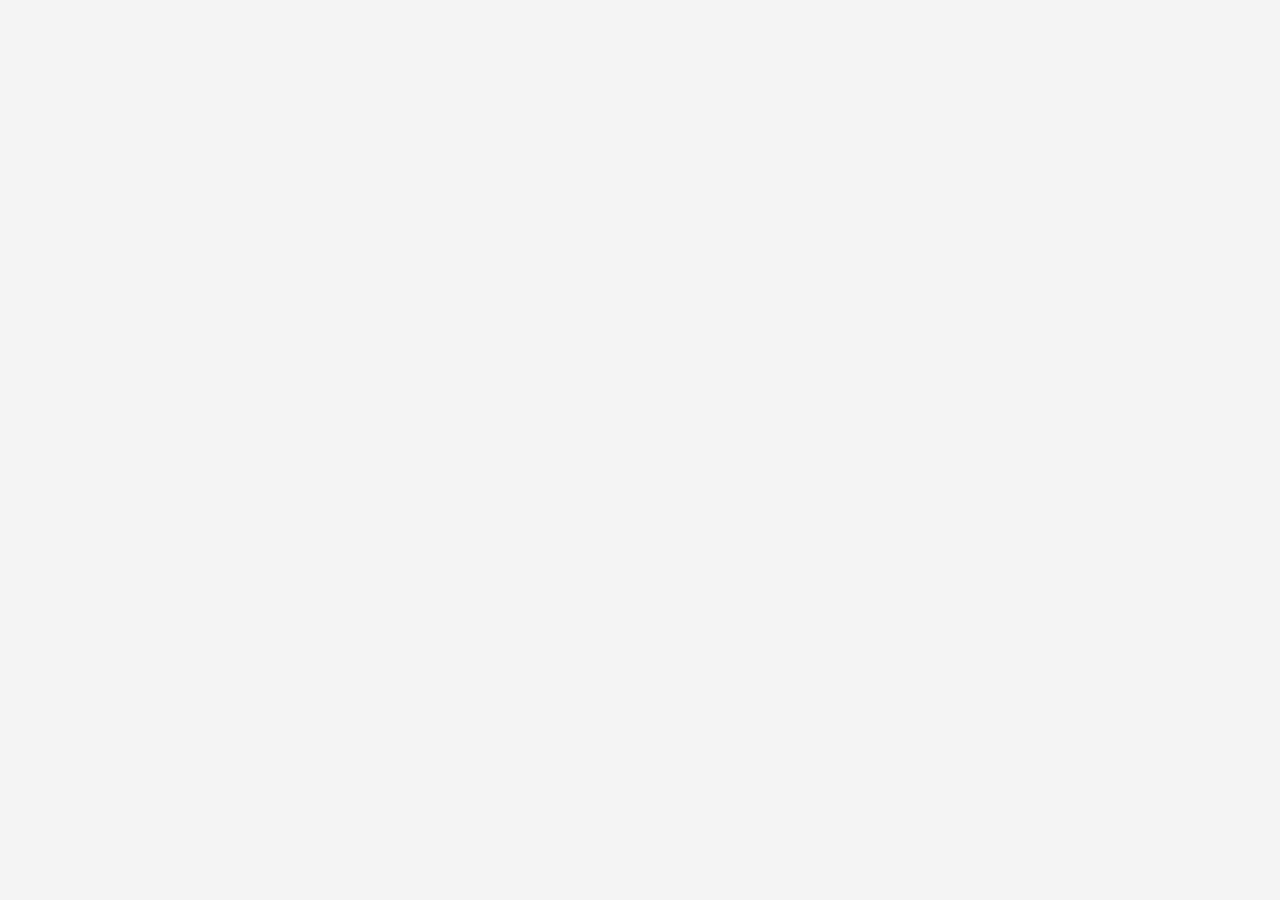
==== kontakt.html @ 01c5bfaf "Påbörjat skal utifrån mobile först wireframen med html och css." ====
<!DOCTYPE html>
<html lang="sv">

<head>
    <meta charset="UTF-8">
    <meta name="viewport" content="width=device-width, initial-scale=1.0">
    <title>Kontaktsida</title>
    <link rel="stylesheet" href="css/style.css">
</head>

<body>

</body>

</html>
---- css/style.css ----
/*RESET*/

* {
    margin: 0;
    padding: 0;
    box-sizing: border-box;
}

body {
    font-family: "inter", sans-serif;
    background: #f4f4f4;
    color: #222;
}

/*HEADER*/
header {
    height: 72px;
    display: flex;
    justify-content: space-between;
    align-items: center;
    padding: 0 1.2rem;
    border-bottom: 1px solid #ddd;
}

.logo {
    display: flex;
    align-items: center;
    gap: 0.7rem;
}

.logo h1 {
    font-size: 1.7rem;
}

.header-icons {
    display: flex;
    gap: 1rem;
}

.header-icons button {
    border: none;
    background: transparent;
    font-size: 1.5rem;
    cursor: pointer;
}

/*HERO*/

.btn {
    display: block;
    text-align: center;
    text-decoration: none;
    font-weight: 600;
    border-radius: 10px;
    padding: 1.5rem;
    color: white;
    background: #111;
}

.hero {
    padding: 2rem 1.2rem;
}

.hero h2 {
    font-size: 2rem;
    line-height: 1.1;
    margin-bottom: 1rem;
}

.hero p {
    color: #666;
    margin-bottom: 1.5rem;
}













/*FOOTER*/
footer {
    background: #111;
    color: white;
    padding: 2rem 1.2rem;
}

footer hr {
    margin: 2rem 0;
    border: none;
    border-top: 1px solid #333;
}

footer h2 {
    margin-bottom: 1rem;
}

footer p {
    color: #b5b5b5;
    line-height: 1.7;
}
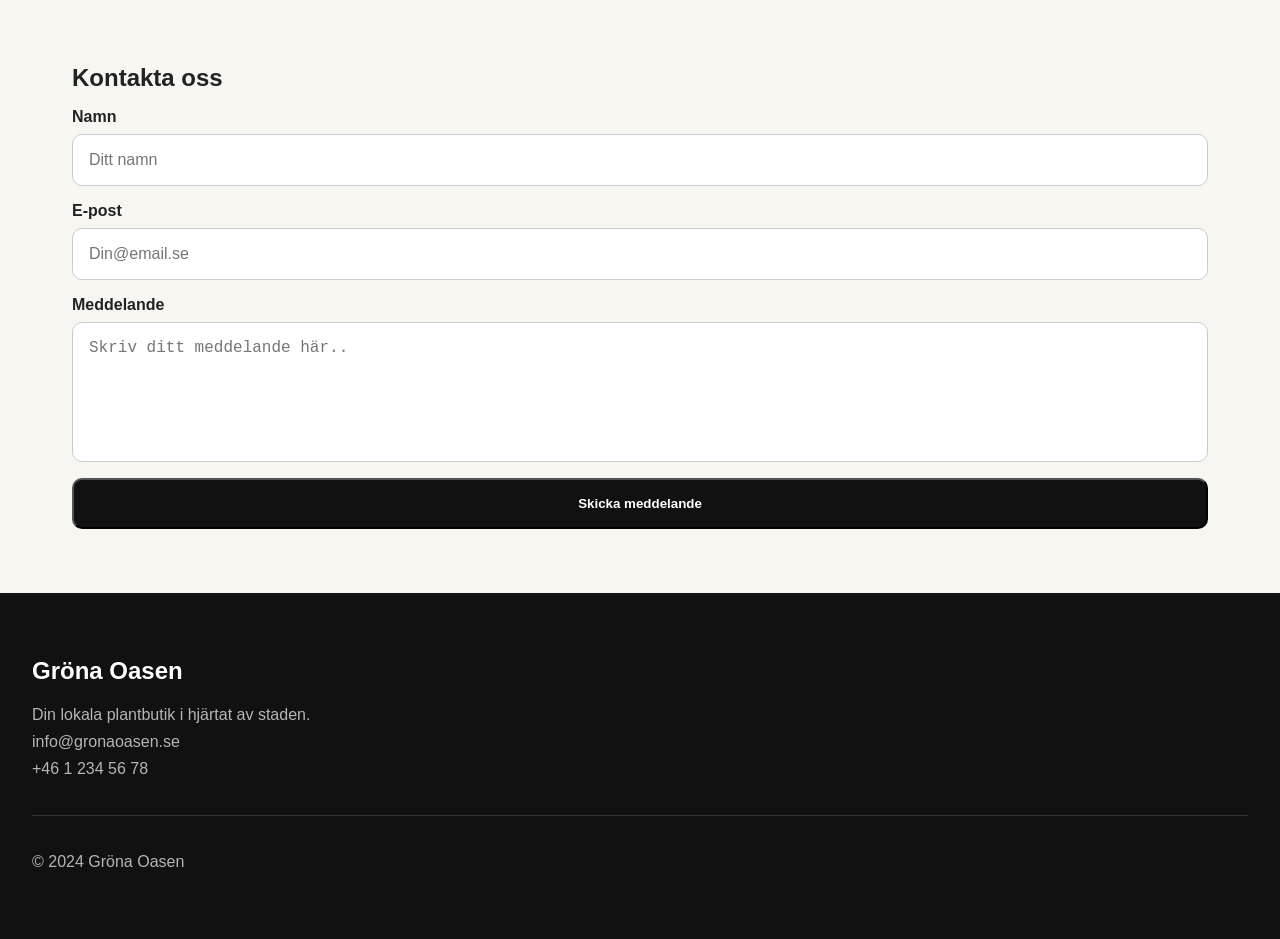
==== commit d0ab508b: "Påbörjat desktop versionen av index med media query" ====
--- a/kontakt.html
+++ b/kontakt.html
@@ -10,6 +10,35 @@
 
 <body>
 
+    <!--KONTAKT-->
+    <section class="contact">
+        <h2>Kontakta oss</h2>
+
+        <form>
+            <label for="name">Namn</label>
+            <input type="text" id="name" placeholder="Ditt namn">
+
+            <label for="email">E-post</label>
+            <input type="email" id="email" placeholder="Din@email.se">
+
+            <label for="message">Meddelande</label>
+            <textarea id="message" placeholder="Skriv ditt meddelande här.."></textarea>
+
+            <button type="submit">Skicka meddelande</button>
+        </form>
+
+    </section>
+
+
+    <!--FOOTER-->
+    <footer>
+        <h2>Gröna Oasen</h2>
+        <p>Din lokala plantbutik i hjärtat av staden.</p>
+        <p>info@gronaoasen.se</p>
+        <p>+46 1 234 56 78</p>
+        <hr>
+        <p>© 2024 Gröna Oasen</p>
+    </footer>
 </body>
 
 </html>
--- a/css/style.css
+++ b/css/style.css
@@ -10,6 +10,7 @@
     font-family: "inter", sans-serif;
     background: #f4f4f4;
     color: #222;
+    background-color: #F8F6F1;
 }
 
 /*HEADER*/
@@ -52,9 +53,10 @@
     text-decoration: none;
     font-weight: 600;
     border-radius: 10px;
-    padding: 1.5rem;
+    padding: 1rem;
     color: white;
     background: #111;
+
 }
 
 .hero {
@@ -72,15 +74,124 @@
     margin-bottom: 1.5rem;
 }
 
-
-
-
-
-
-
-
-
-
+/*PRODUCTS*/
+.products {
+    padding: 2rem 1.2rem;
+
+}
+
+.product-image img {
+    width: 100%;
+    height: 270px;
+    object-fit: cover;
+    display: block;
+}
+
+.products h2 {
+    margin-bottom: 1.5rem;
+}
+
+.product-card {
+    background: white;
+    border: 1px solid #ddd;
+    border-radius: 15px;
+    margin-bottom: 1.2rem;
+    overflow: hidden;
+}
+
+.product-info {
+    padding: 1rem;
+    display: flex;
+    justify-content: space-between;
+    align-items: center;
+}
+
+.price {
+    font-size: 1.2rem;
+    font-weight: 600;
+}
+
+.product-info button {
+    background: white;
+    border: 1px solid #ccc;
+    border-radius: 8px;
+    padding: 0.5rem;
+
+    cursor: pointer;
+}
+
+
+/*ABOUT*/
+.about {
+    background: white;
+    padding: 2rem 1.2rem;
+}
+
+.about h2 {
+    margin-bottom: 1rem;
+}
+
+.about p {
+    color: #666;
+    line-height: 1.8;
+}
+
+.about img {
+    width: 100%;
+    height: 270px;
+    object-fit: cover;
+    display: block;
+    background: white;
+    border: 1px solid #ddd;
+    border-radius: 15px;
+    margin-bottom: 1.2rem;
+
+}
+
+
+/*CONTACT*/
+.contact {
+    padding: 2rem 1.2rem;
+}
+
+form {
+    display: flex;
+    flex-direction: column;
+}
+
+label {
+    margin-bottom: .5rem;
+    margin-top: 1rem;
+    font-weight: 600;
+}
+
+input,
+textarea {
+    width: 100%;
+    border: 1px solid #ccc;
+    padding: 1rem;
+    border-radius: 10px;
+    font-size: 1rem;
+}
+
+textarea {
+    height: 140px;
+    resize: none;
+}
+
+form button {
+    display: block;
+    text-align: center;
+    text-decoration: none;
+    font-weight: 600;
+    border-radius: 10px;
+    padding: 1rem;
+    color: white;
+    background: #111;
+    cursor: pointer;
+    margin-top: 1rem;
+
+}
 
 
 
@@ -104,4 +215,114 @@
 footer p {
     color: #b5b5b5;
     line-height: 1.7;
+}
+
+/*Enbart för desktop*/
+
+.opening-hours {
+    display: none;
+}
+
+/*DESKTOP*/
+@media (min-width: 768px) {
+
+    /*Bredd gemensam*/
+    .hero,
+    .products,
+    .about,
+    .contact {
+        max-width: 1200px;
+        margin: 0 auto;
+        padding: 4rem 2rem;
+    }
+
+    /*HEADER*/
+    header {
+        max-width: 1200px;
+        margin: 0 auto;
+        padding: 1.5rem 2rem;
+    }
+
+    /*HERO*/
+    .hero h2 {
+        font-size: 4rem;
+        max-width: 700px;
+    }
+
+    .hero p {
+        max-width: 600px;
+        font-size: 1.2rem;
+    }
+
+    .btn {
+        display: inline-block;
+        padding: 1rem 2rem;
+    }
+
+    /*PRODUCTS*/
+    .products-container {
+        display: grid;
+        grid-template-columns: repeat(3, 1fr);
+        gap: 2rem;
+    }
+
+    /*ABOUT*/
+    .about-content {
+        display: grid;
+        grid-template-columns: 1fr 1fr;
+        gap: 3rem;
+        align-items: center;
+    }
+
+    .about img {
+        margin-top: 0;
+        height: 400px;
+    }
+
+    /*CONTACT*/
+    .contact-container {
+        display: grid;
+        grid-template-columns: 1fr 1fr;
+        gap: 3rem;
+    }
+
+    .opening-hours {
+        display: block;
+        padding: 2rem;
+        border-radius: 10px;
+        background: white;
+        height: fit-content;
+    }
+
+    .opening-hours h3 {
+        margin-bottom: 1.5rem;
+    }
+
+    .hours-row {
+        display: flex;
+        justify-content: space-between;
+        margin-bottom: 1rem;
+    }
+
+
+
+
+
+    /*FOOTER*/
+    footer {
+        padding: 4rem 2rem;
+    }
+
+    footer-content {
+        max-width: 1200px;
+        margin: 0 auto;
+    }
+
+
+
+
+
+
+
+
 }
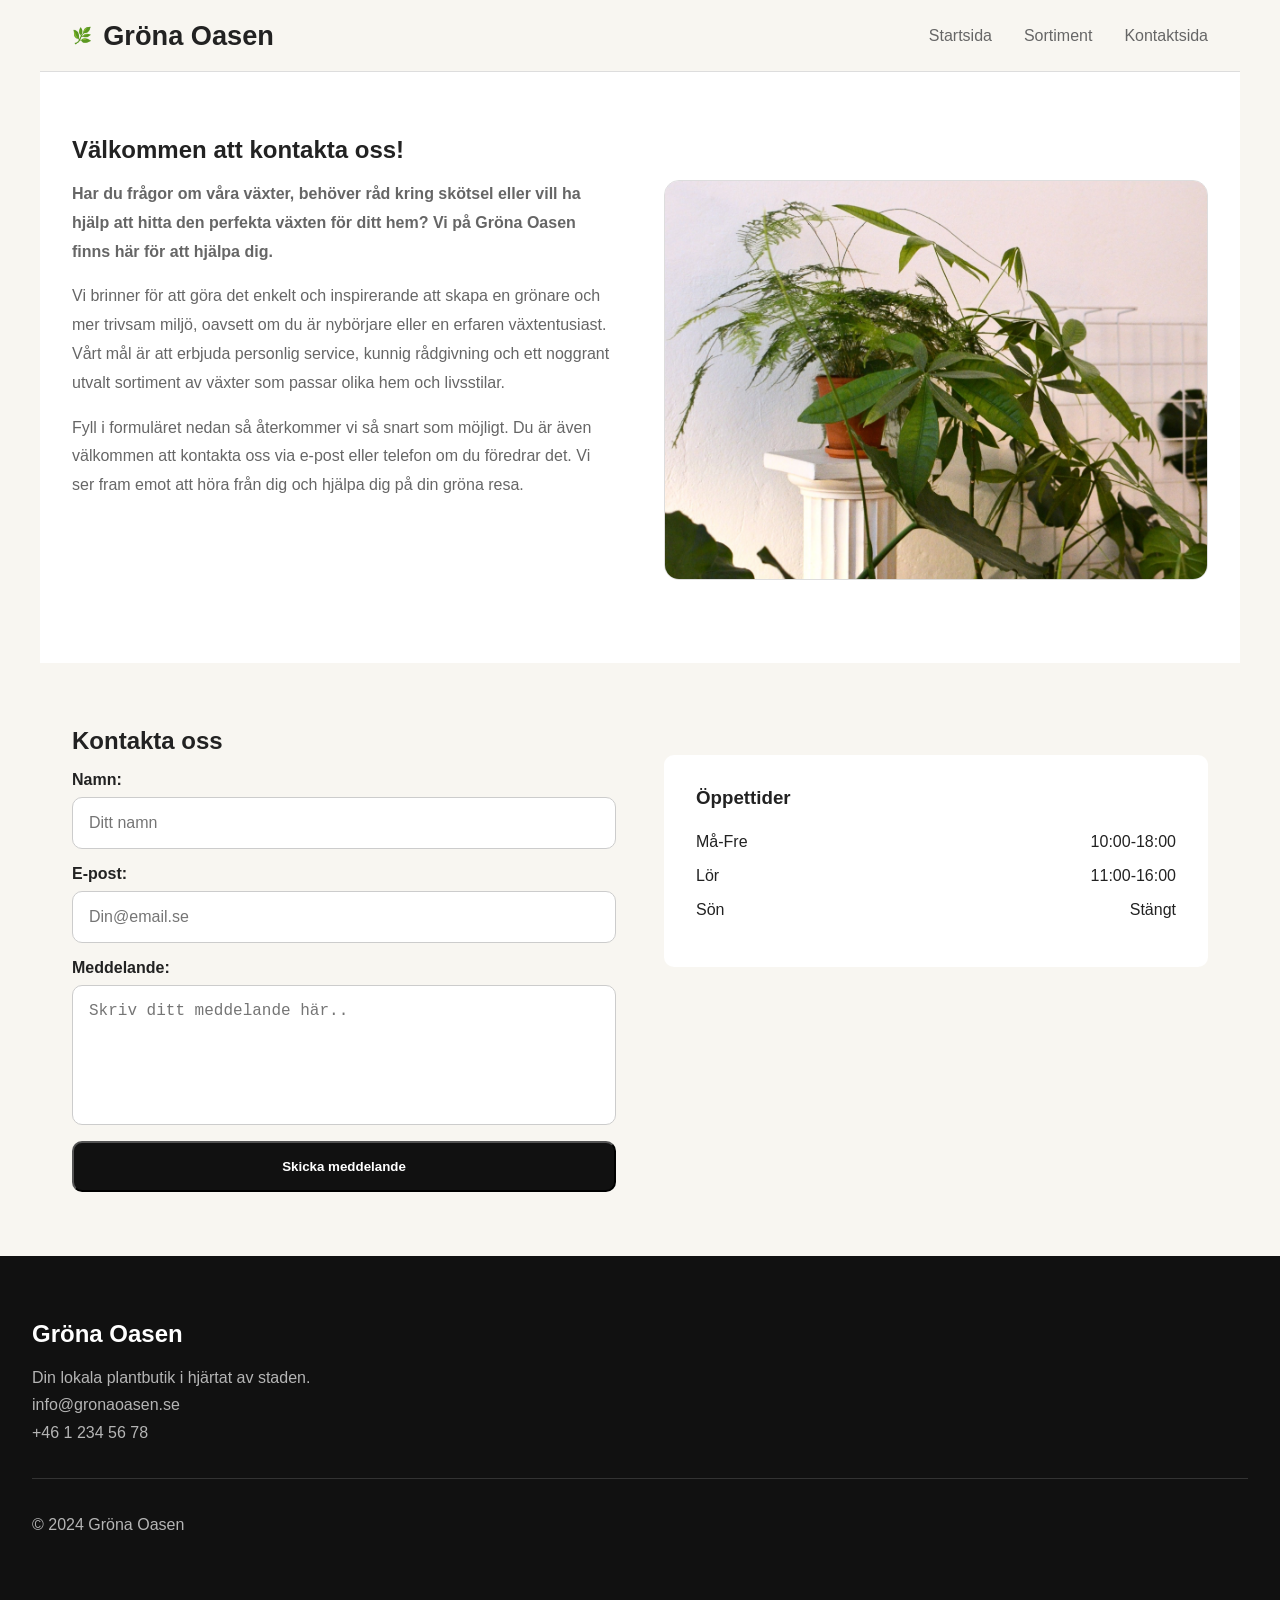
==== commit a22b4a3d: "Skapat kontaktsida med kontaktformulär och företagsinformation med samma layout som startsidan" ====
--- a/kontakt.html
+++ b/kontakt.html
@@ -10,24 +10,80 @@
 
 <body>
 
-    <!--KONTAKT-->
-    <section class="contact">
-        <h2>Kontakta oss</h2>
+    <!--HEADER-->
+    <header>
+        <div class="logo">
+            <span>🌿</span>
+            <h1>Gröna Oasen</h1>
+        </div>
+        <nav class="desktop-nav">
+            <a href="index.html">Startsida</a>
+            <a href="sortiment.html">Sortiment</a>
+            <a href="kontakt.html">Kontaktsida</a>
+        </nav>
+        <div class="header-icons">
+            <button>☰</button>
+        </div>
+    </header>
 
-        <form>
-            <label for="name">Namn</label>
-            <input type="text" id="name" placeholder="Ditt namn">
+    <main>
+        <section class="about">
+            <h2>Välkommen att kontakta oss!</h2>
+            <div class="about-content">
+                <div class="about-text">
+                    <p><strong>Har du frågor om våra växter, behöver råd kring skötsel eller vill ha hjälp att hitta den
+                            perfekta växten för ditt hem? Vi på Gröna Oasen finns här för att hjälpa dig.</strong></p>
+                    <p>Vi brinner för att göra det enkelt och inspirerande att skapa en grönare och mer trivsam miljö,
+                        oavsett om du är nybörjare eller en erfaren växtentusiast. Vårt mål är att erbjuda personlig
+                        service, kunnig rådgivning och ett noggrant utvalt sortiment av växter som passar olika hem och
+                        livsstilar.</p>
+                    <p>Fyll i formuläret nedan så återkommer vi så snart som möjligt. Du är även välkommen att kontakta
+                        oss via e-post eller telefon om du föredrar det. Vi ser fram emot att höra från dig och hjälpa
+                        dig på din gröna resa.</p>
+                </div>
+                <div class="about-image"><img src="images/image3.jpg" alt="Flera inomhusväxter"></div>
+            </div>
+        </section>
 
-            <label for="email">E-post</label>
-            <input type="email" id="email" placeholder="Din@email.se">
 
-            <label for="message">Meddelande</label>
-            <textarea id="message" placeholder="Skriv ditt meddelande här.."></textarea>
+        <!--KONTAKT-->
+        <section class="contact">
+            <h2>Kontakta oss</h2>
 
-            <button type="submit">Skicka meddelande</button>
-        </form>
+            <div class="contact-container">
 
-    </section>
+                <form>
+                    <label for="name">Namn:</label>
+                    <input type="text" id="name" placeholder="Ditt namn">
+
+                    <label for="email">E-post:</label>
+                    <input type="email" id="email" placeholder="Din@email.se">
+
+                    <label for="message">Meddelande:</label>
+                    <textarea id="message" placeholder="Skriv ditt meddelande här.."></textarea>
+
+                    <button type="submit">Skicka meddelande</button>
+                </form>
+                <aside class="opening-hours">
+                    <h3>Öppettider</h3>
+                    <div class="hours-row">
+                        <span>Må-Fre</span>
+                        <span>10:00-18:00</span>
+                    </div>
+                    <div class="hours-row">
+                        <span>Lör</span>
+                        <span>11:00-16:00</span>
+                    </div>
+                    <div class="hours-row">
+                        <span>Sön</span>
+                        <span>Stängt</span>
+                    </div>
+                </aside>
+            </div>
+
+        </section>
+
+    </main>
 
 
     <!--FOOTER-->
--- a/css/style.css
+++ b/css/style.css
@@ -134,6 +134,7 @@
 .about p {
     color: #666;
     line-height: 1.8;
+    margin-bottom: 1rem;
 }
 
 .about img {
@@ -223,6 +224,18 @@
     display: none;
 }
 
+.desktop-info {
+    display: none;
+}
+
+.desktop-nav {
+    display: none;
+}
+
+.view-all {
+    display: none;
+}
+
 /*DESKTOP*/
 @media (min-width: 768px) {
 
@@ -243,6 +256,22 @@
         padding: 1.5rem 2rem;
     }
 
+    .desktop-nav {
+        display: flex;
+        gap: 2rem;
+        align-items: center;
+    }
+
+    .desktop-nav a {
+        text-decoration: none;
+        color: #666;
+        font-weight: 400;
+    }
+
+    .header-icons {
+        display: none;
+    }
+
     /*HERO*/
     .hero h2 {
         font-size: 4rem;
@@ -266,17 +295,57 @@
         gap: 2rem;
     }
 
+    .products-header {
+        display: flex;
+        justify-content: space-between;
+        align-items: center;
+
+    }
+
+    .view-all {
+        display: block;
+        text-decoration: none;
+        font-weight: 400;
+        color: #222;
+    }
+
     /*ABOUT*/
     .about-content {
         display: grid;
         grid-template-columns: 1fr 1fr;
         gap: 3rem;
-        align-items: center;
-    }
-
-    .about img {
+        align-items: start;
+    }
+
+    .about-image img {
+        width: 100%;
         margin-top: 0;
         height: 400px;
+        object-fit: cover;
+    }
+
+    .about-image {
+        display: flex;
+        justify-content: flex-end;
+    }
+
+
+    .desktop-info {
+        display: flex;
+        flex-direction: column;
+        gap: 1rem;
+        margin-top: 2rem;
+    }
+
+    .info {
+        display: flex;
+        align-items: center;
+        gap: 1rem;
+    }
+
+    .check-icon {
+        font-weight: bold;
+        font-size: 1.2rem;
     }
 
     /*CONTACT*/
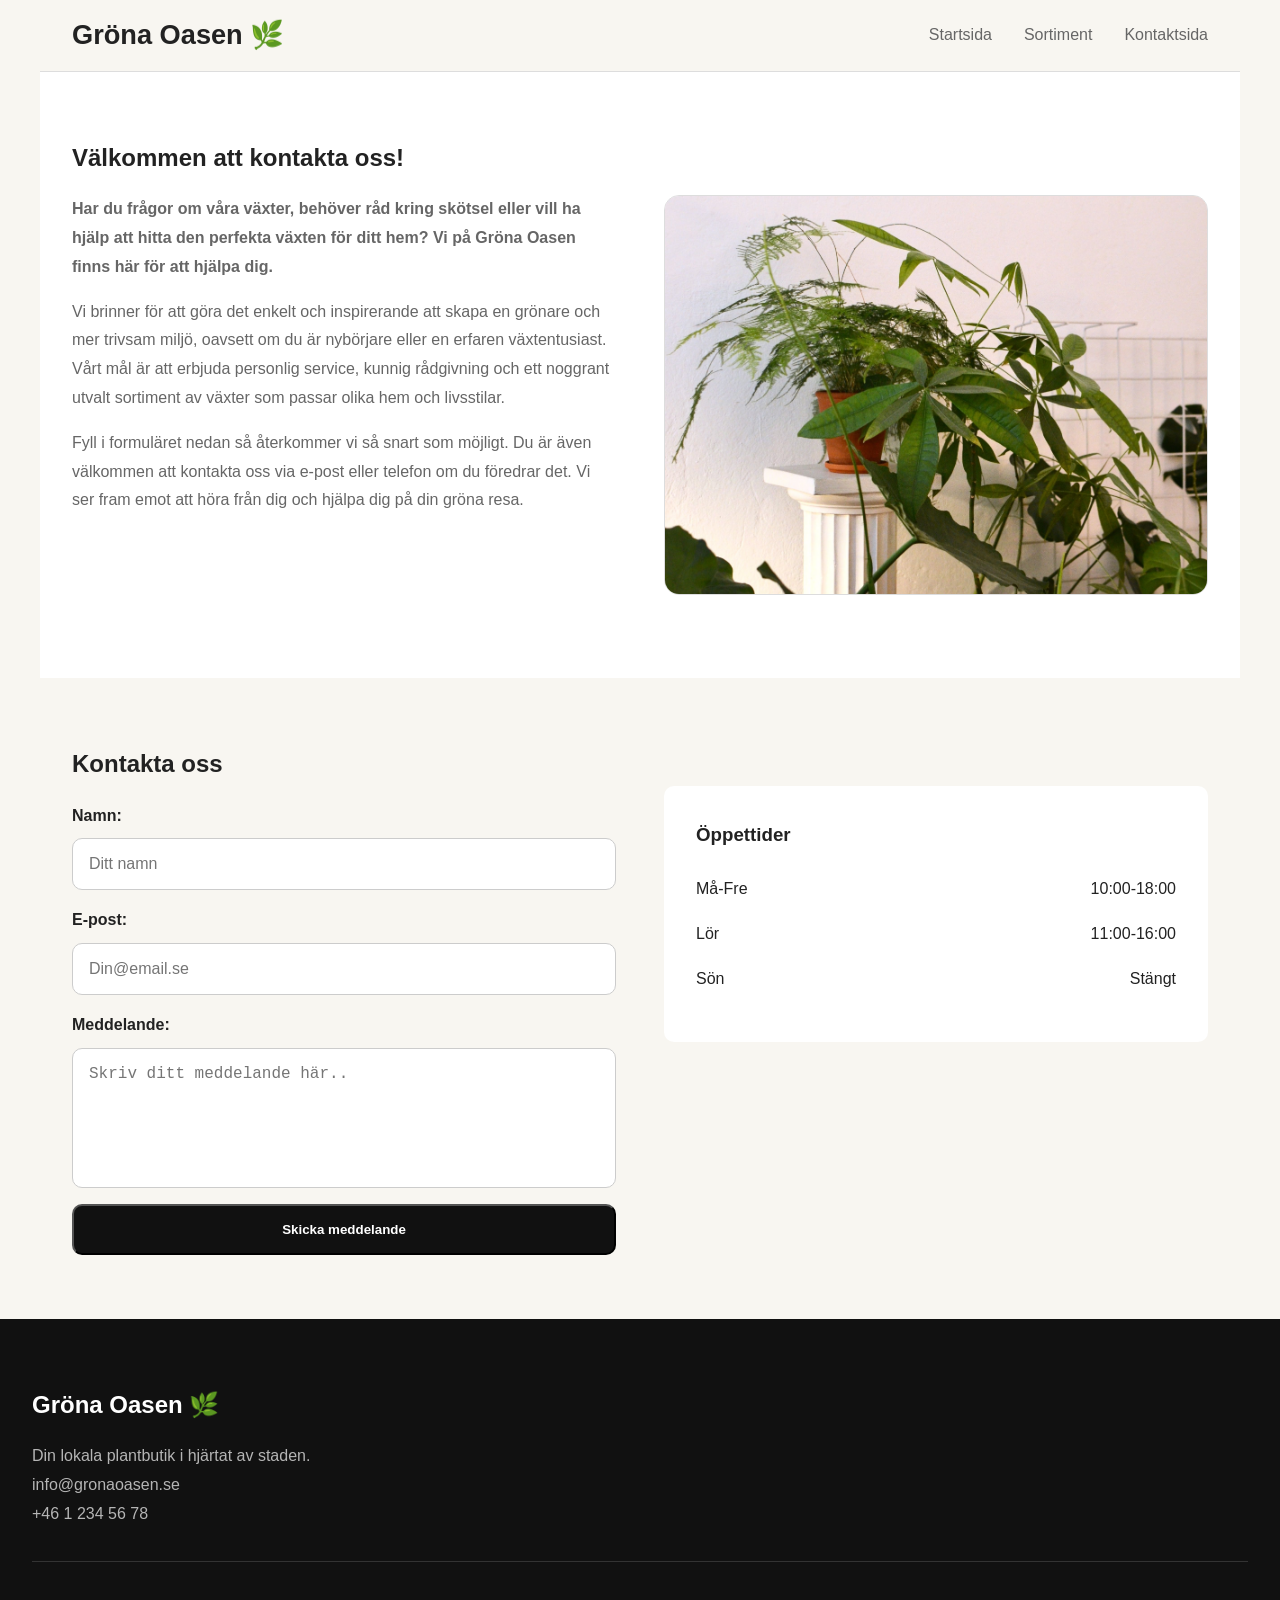
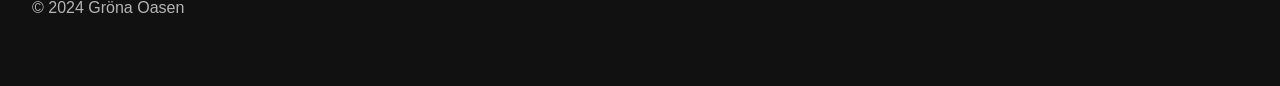
==== commit 0bbd45f5: "Textjusteringar på hela webbsidan samt lagt in sortimentet för växterna" ====
--- a/kontakt.html
+++ b/kontakt.html
@@ -13,8 +13,7 @@
     <!--HEADER-->
     <header>
         <div class="logo">
-            <span>🌿</span>
-            <h1>Gröna Oasen</h1>
+            <h1>Gröna Oasen 🌿</h1>
         </div>
         <nav class="desktop-nav">
             <a href="index.html">Startsida</a>
@@ -88,7 +87,7 @@
 
     <!--FOOTER-->
     <footer>
-        <h2>Gröna Oasen</h2>
+        <h2>Gröna Oasen 🌿</h2>
         <p>Din lokala plantbutik i hjärtat av staden.</p>
         <p>info@gronaoasen.se</p>
         <p>+46 1 234 56 78</p>
--- a/css/style.css
+++ b/css/style.css
@@ -11,6 +11,7 @@
     background: #f4f4f4;
     color: #222;
     background-color: #F8F6F1;
+    line-height: 1.8;
 }
 
 /*HEADER*/
@@ -61,16 +62,16 @@
 
 .hero {
     padding: 2rem 1.2rem;
+    border-bottom: 1px solid #ddd;
 }
 
 .hero h2 {
     font-size: 2rem;
-    line-height: 1.1;
     margin-bottom: 1rem;
 }
 
 .hero p {
-    color: #666;
+    color: #222;
     margin-bottom: 1.5rem;
 }
 
@@ -99,6 +100,16 @@
     overflow: hidden;
 }
 
+.product-card p {
+    margin-bottom: 1rem;
+    display: flex;
+    justify-content: space-between;
+    align-items: center;
+    margin-left: 1rem;
+    color: #222;
+
+}
+
 .product-info {
     padding: 1rem;
     display: flex;
@@ -133,7 +144,6 @@
 
 .about p {
     color: #666;
-    line-height: 1.8;
     margin-bottom: 1rem;
 }
 
@@ -215,7 +225,6 @@
 
 footer p {
     color: #b5b5b5;
-    line-height: 1.7;
 }
 
 /*Enbart för desktop*/
@@ -295,6 +304,7 @@
         gap: 2rem;
     }
 
+
     .products-header {
         display: flex;
         justify-content: space-between;
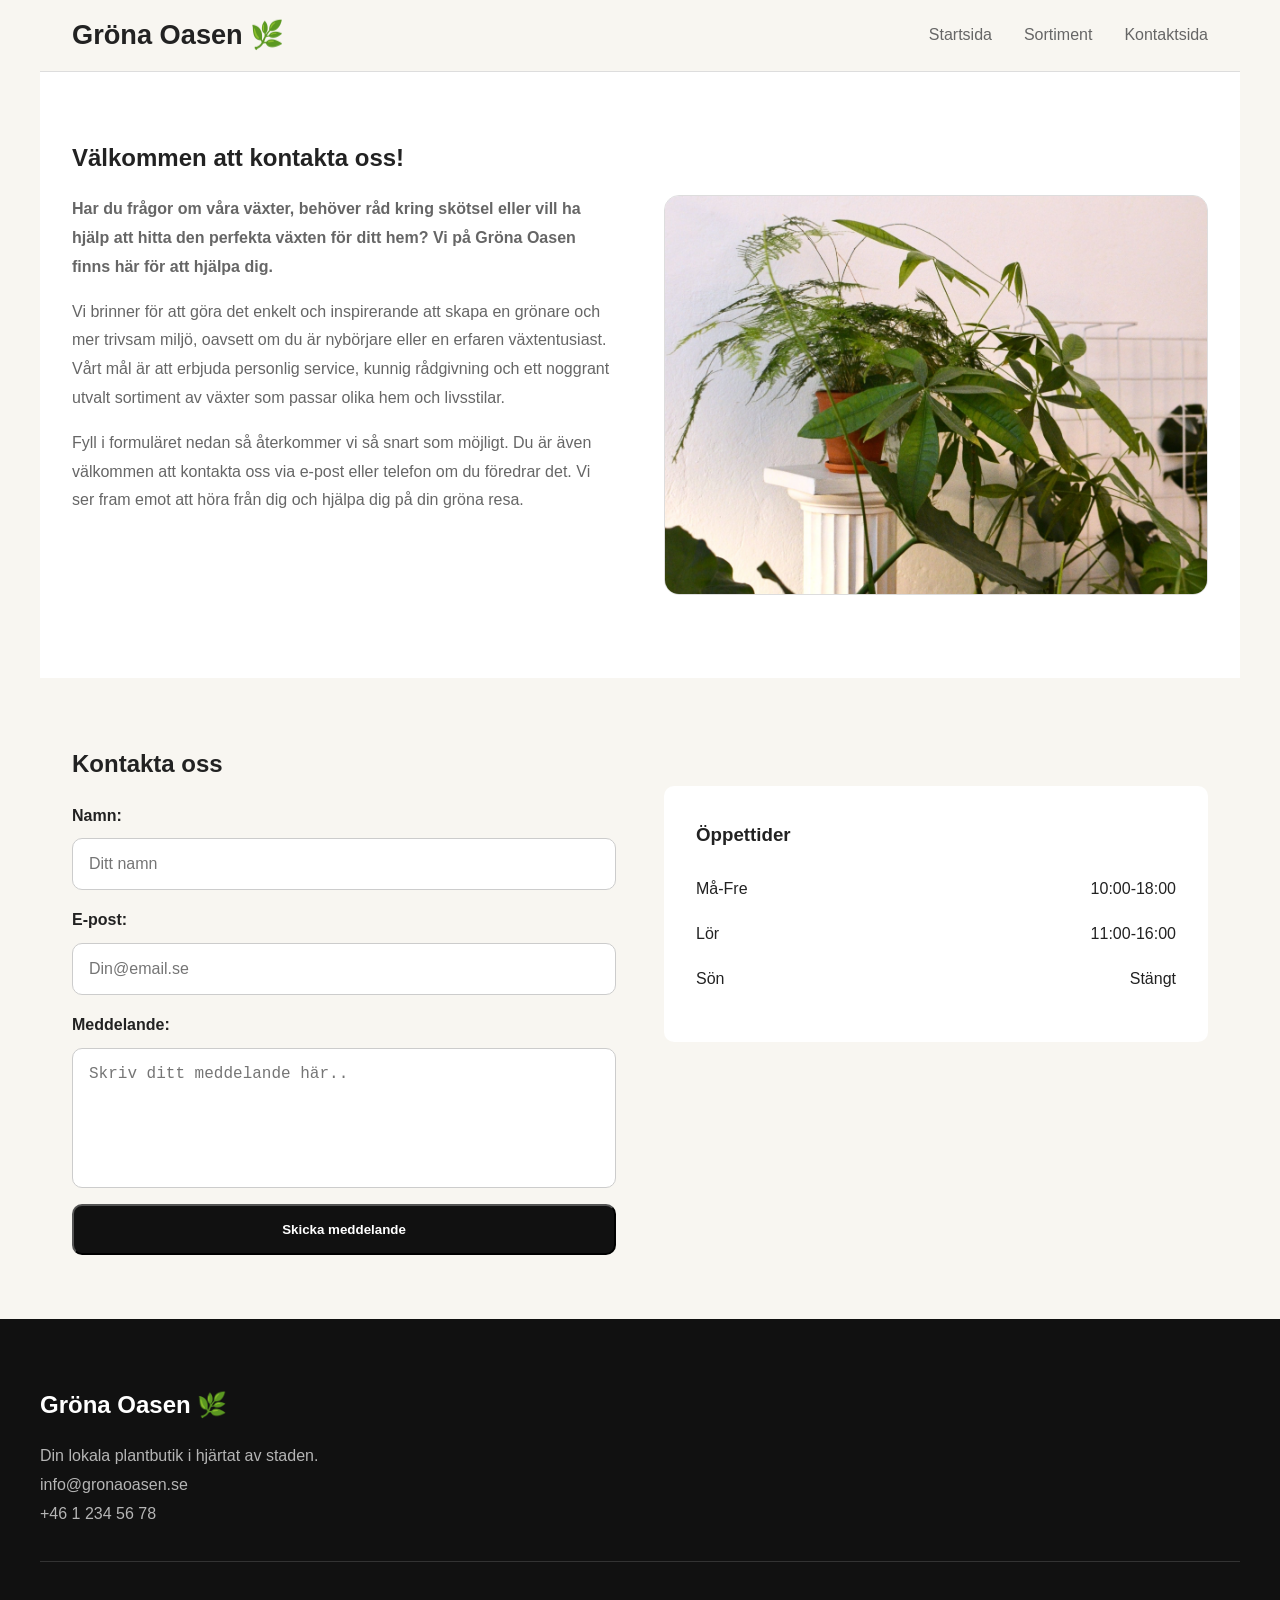
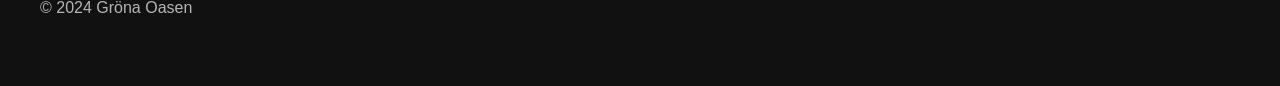
==== commit 9a6f96bb: "Korrigerat placering av footer på samtliga sidor" ====
--- a/kontakt.html
+++ b/kontakt.html
@@ -84,15 +84,16 @@
 
     </main>
 
-
     <!--FOOTER-->
     <footer>
-        <h2>Gröna Oasen 🌿</h2>
-        <p>Din lokala plantbutik i hjärtat av staden.</p>
-        <p>info@gronaoasen.se</p>
-        <p>+46 1 234 56 78</p>
-        <hr>
-        <p>© 2024 Gröna Oasen</p>
+        <div class="footer-content">
+            <h2>Gröna Oasen 🌿</h2>
+            <p>Din lokala plantbutik i hjärtat av staden.</p>
+            <p>info@gronaoasen.se</p>
+            <p>+46 1 234 56 78</p>
+            <hr>
+            <p>© 2024 Gröna Oasen</p>
+        </div>
     </footer>
 </body>
 
--- a/css/style.css
+++ b/css/style.css
@@ -74,6 +74,7 @@
     color: #222;
     margin-bottom: 1.5rem;
 }
+
 
 /*PRODUCTS*/
 .products {
@@ -229,6 +230,7 @@
 
 /*Enbart för desktop*/
 
+
 .opening-hours {
     display: none;
 }
@@ -297,6 +299,8 @@
         padding: 1rem 2rem;
     }
 
+
+
     /*PRODUCTS*/
     .products-container {
         display: grid;
@@ -392,7 +396,7 @@
         padding: 4rem 2rem;
     }
 
-    footer-content {
+    .footer-content {
         max-width: 1200px;
         margin: 0 auto;
     }
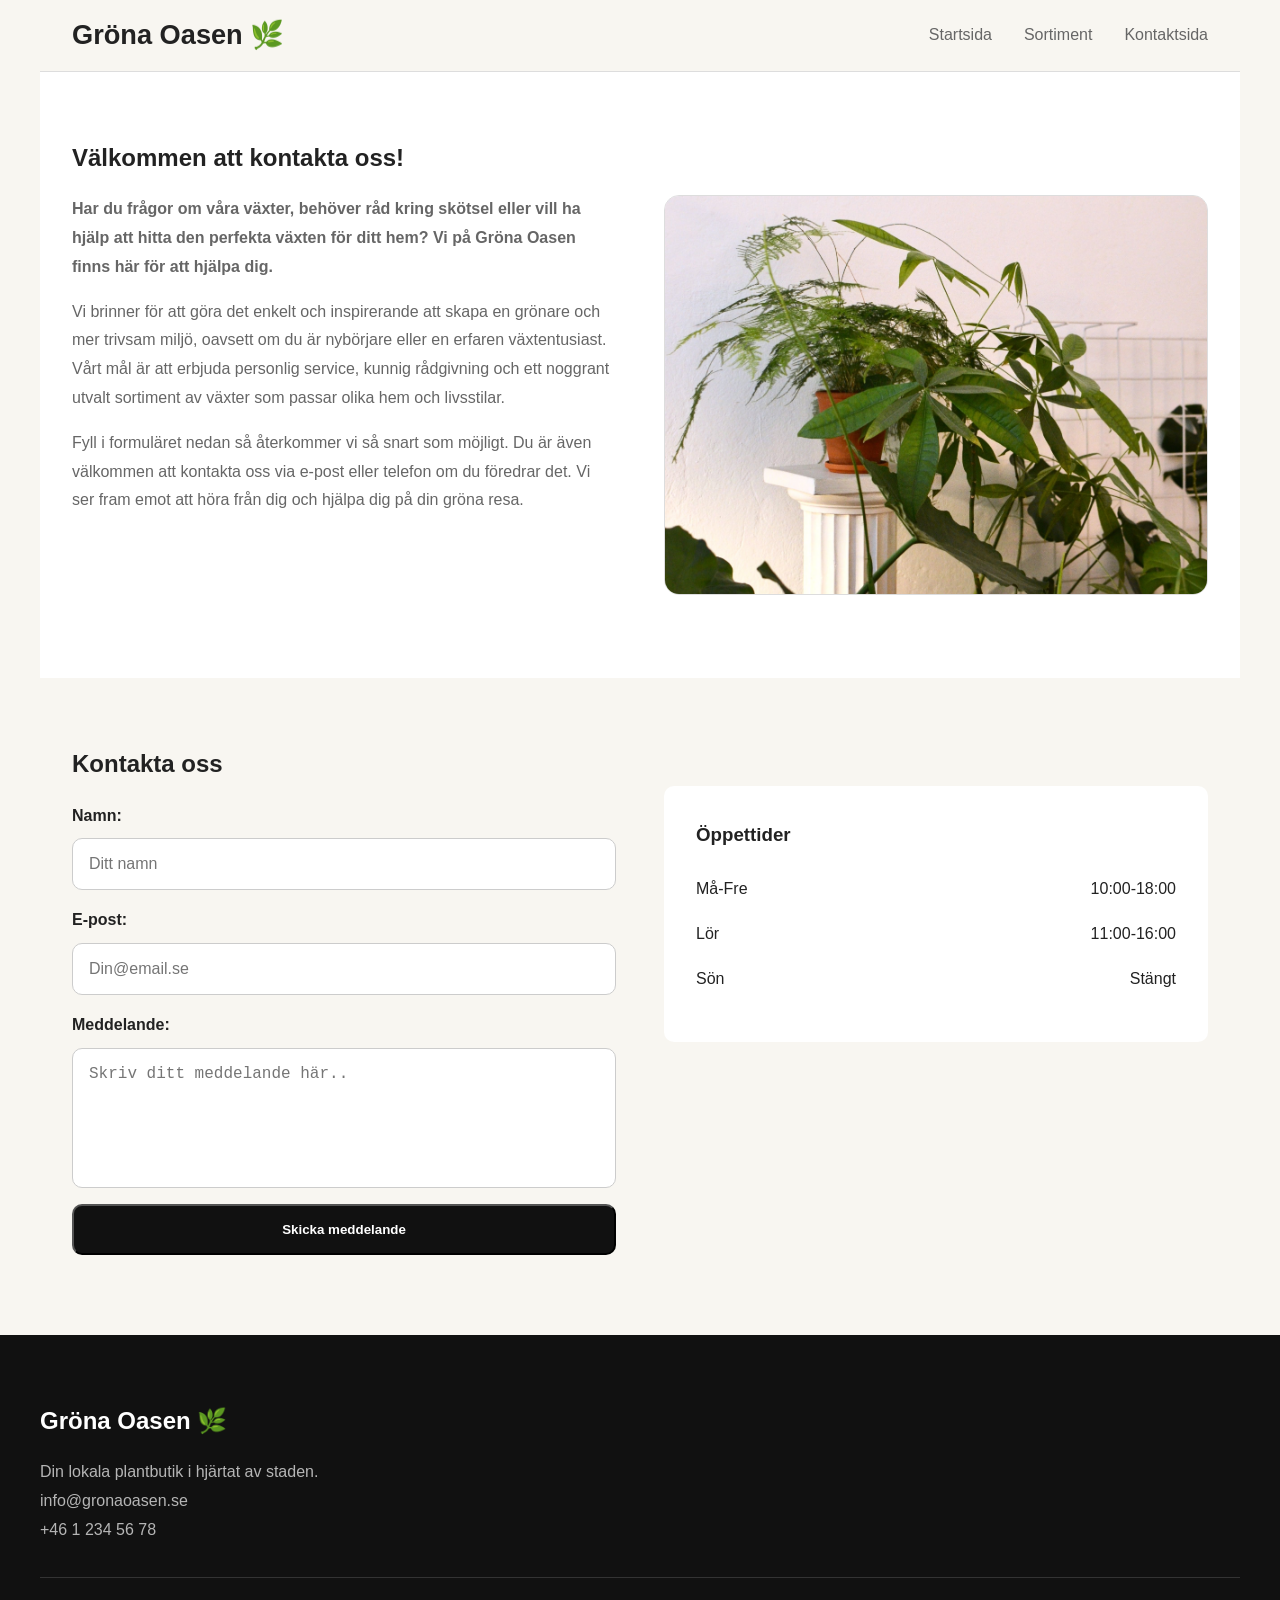
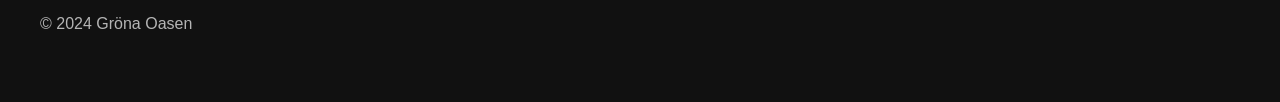
==== commit d87134d5: "Lagt till validering av kontaktformulär med Javascript" ====
--- a/kontakt.html
+++ b/kontakt.html
@@ -51,17 +51,21 @@
 
             <div class="contact-container">
 
-                <form>
+                <form id="contactForm">
                     <label for="name">Namn:</label>
                     <input type="text" id="name" placeholder="Ditt namn">
+                    <p class="error-message" id="nameError"></p>
 
                     <label for="email">E-post:</label>
                     <input type="email" id="email" placeholder="Din@email.se">
+                    <p class="error-message" id="emailError"></p>
 
                     <label for="message">Meddelande:</label>
                     <textarea id="message" placeholder="Skriv ditt meddelande här.."></textarea>
+                    <p class="error-message" id="messageError"></p>
 
                     <button type="submit">Skicka meddelande</button>
+                    <p class="success-message" id="successMessage"></p>
                 </form>
                 <aside class="opening-hours">
                     <h3>Öppettider</h3>
@@ -95,6 +99,7 @@
             <p>© 2024 Gröna Oasen</p>
         </div>
     </footer>
+    <script src="js/script.js"></script>
 </body>
 
 </html>
--- a/css/style.css
+++ b/css/style.css
@@ -228,6 +228,18 @@
     color: #b5b5b5;
 }
 
+/*Formulärvalidering*/
+.error-message {
+    color: #8B3A3A;
+    font-size: 0, 9rem;
+}
+
+.success-message {
+    color: #222;
+    font-weight: 600;
+    margin-top: 1rem;
+}
+
 /*Enbart för desktop*/
 
 
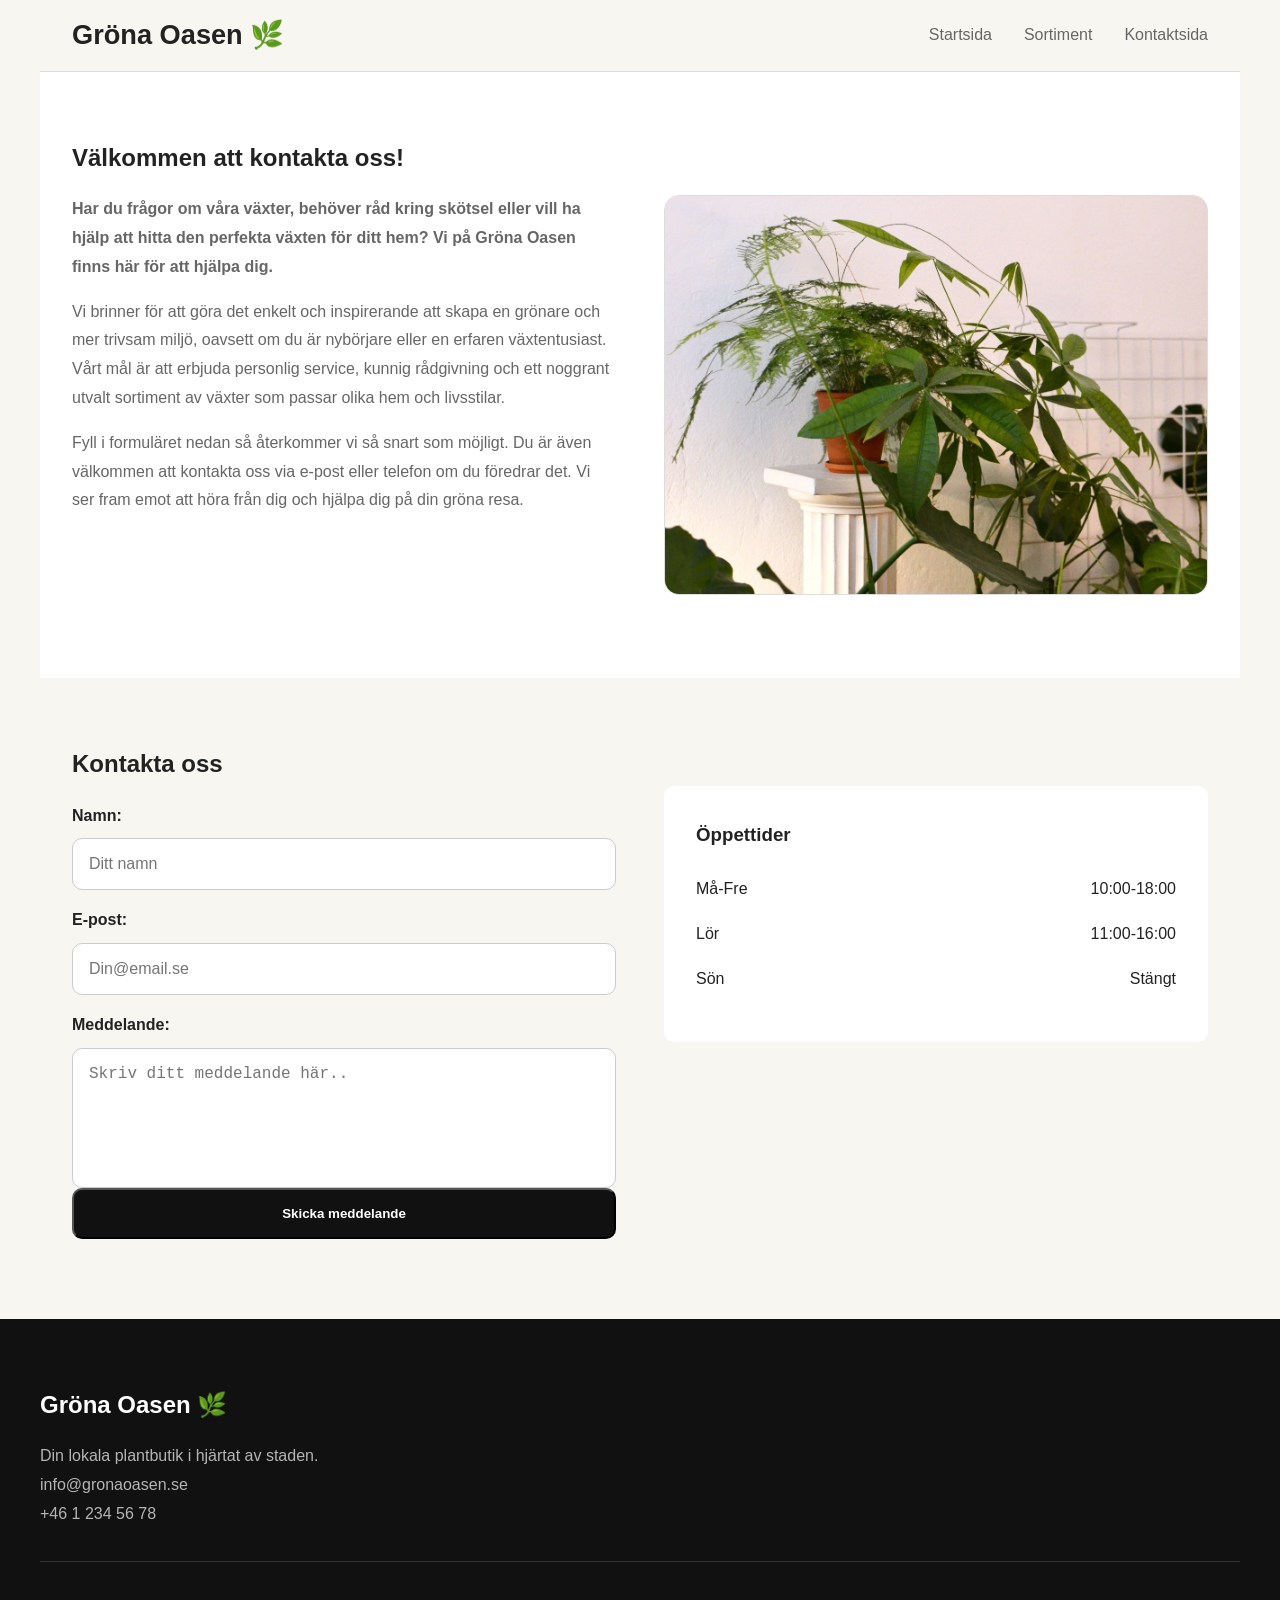
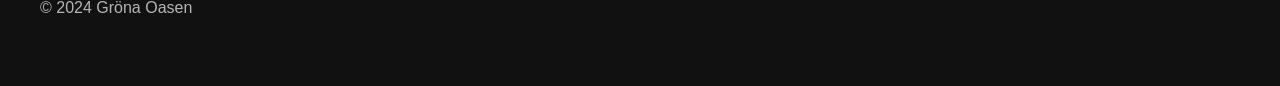
==== commit f7352421: "Förbättrar semantik, rensat css, lagt in beskrivande kommentarer samt validerat koden" ====
--- a/kontakt.html
+++ b/kontakt.html
@@ -12,6 +12,17 @@
 
     <!--HEADER-->
     <header>
+        <!-- MOBILEMENU -->
+        <div id="mobileMenu" class="overlay">
+            <button class="close-btn" id="closeMenuBtn">
+                ✕
+            </button>
+            <div class="overlay-content">
+                <a href="index.html">Startsida</a>
+                <a href="sortiment.html">Sortiment</a>
+                <a href="kontakt.html">Kontaktsida</a>
+            </div>
+        </div>
         <div class="logo">
             <h1>Gröna Oasen 🌿</h1>
         </div>
@@ -21,10 +32,11 @@
             <a href="kontakt.html">Kontaktsida</a>
         </nav>
         <div class="header-icons">
-            <button>☰</button>
+            <button id="menuBtn">☰</button>
         </div>
     </header>
 
+    <!--ABOUT-->
     <main>
         <section class="about">
             <h2>Välkommen att kontakta oss!</h2>
@@ -38,14 +50,15 @@
                         livsstilar.</p>
                     <p>Fyll i formuläret nedan så återkommer vi så snart som möjligt. Du är även välkommen att kontakta
                         oss via e-post eller telefon om du föredrar det. Vi ser fram emot att höra från dig och hjälpa
-                        dig på din gröna resa.</p>
+                        dig på din gröna resa.
+                    </p>
                 </div>
                 <div class="about-image"><img src="images/image3.jpg" alt="Flera inomhusväxter"></div>
             </div>
         </section>
 
 
-        <!--KONTAKT-->
+        <!--CONTACT-->
         <section class="contact">
             <h2>Kontakta oss</h2>
 
@@ -83,9 +96,7 @@
                     </div>
                 </aside>
             </div>
-
         </section>
-
     </main>
 
     <!--FOOTER-->
--- a/css/style.css
+++ b/css/style.css
@@ -1,21 +1,24 @@
-/*RESET*/
-
+/*RESET - Tar bort standardmarginaler och padding från webbläsaren.*/
 * {
     margin: 0;
     padding: 0;
     box-sizing: border-box;
 }
 
+
+/*Grundläggande färger och typsnitt för hela webbplatsen*/
 body {
     font-family: "inter", sans-serif;
-    background: #f4f4f4;
     color: #222;
     background-color: #F8F6F1;
     line-height: 1.8;
 }
 
+
 /*HEADER*/
+
 header {
+    /*Innehållet placeras horisonellt och centreras vertikalt*/
     height: 72px;
     display: flex;
     justify-content: space-between;
@@ -25,6 +28,7 @@
 }
 
 .logo {
+    /*Logotypens innehåll placeras brevid varan*/
     display: flex;
     align-items: center;
     gap: 0.7rem;
@@ -35,11 +39,13 @@
 }
 
 .header-icons {
+    /*Hamburgermenyn*/
     display: flex;
     gap: 1rem;
 }
 
 .header-icons button {
+    /*Utseende knappen för hamburgermenyn*/
     border: none;
     background: transparent;
     font-size: 1.5rem;
@@ -48,149 +54,8 @@
 
 /*HERO*/
 
-.btn {
-    display: block;
-    text-align: center;
-    text-decoration: none;
-    font-weight: 600;
-    border-radius: 10px;
-    padding: 1rem;
-    color: white;
-    background: #111;
-
-}
-
-.hero {
-    padding: 2rem 1.2rem;
-    border-bottom: 1px solid #ddd;
-}
-
-.hero h2 {
-    font-size: 2rem;
-    margin-bottom: 1rem;
-}
-
-.hero p {
-    color: #222;
-    margin-bottom: 1.5rem;
-}
-
-
-/*PRODUCTS*/
-.products {
-    padding: 2rem 1.2rem;
-
-}
-
-.product-image img {
-    width: 100%;
-    height: 270px;
-    object-fit: cover;
-    display: block;
-}
-
-.products h2 {
-    margin-bottom: 1.5rem;
-}
-
-.product-card {
-    background: white;
-    border: 1px solid #ddd;
-    border-radius: 15px;
-    margin-bottom: 1.2rem;
-    overflow: hidden;
-}
-
-.product-card p {
-    margin-bottom: 1rem;
-    display: flex;
-    justify-content: space-between;
-    align-items: center;
-    margin-left: 1rem;
-    color: #222;
-
-}
-
-.product-info {
-    padding: 1rem;
-    display: flex;
-    justify-content: space-between;
-    align-items: center;
-}
-
-.price {
-    font-size: 1.2rem;
-    font-weight: 600;
-}
-
-.product-info button {
-    background: white;
-    border: 1px solid #ccc;
-    border-radius: 8px;
-    padding: 0.5rem;
-
-    cursor: pointer;
-}
-
-
-/*ABOUT*/
-.about {
-    background: white;
-    padding: 2rem 1.2rem;
-}
-
-.about h2 {
-    margin-bottom: 1rem;
-}
-
-.about p {
-    color: #666;
-    margin-bottom: 1rem;
-}
-
-.about img {
-    width: 100%;
-    height: 270px;
-    object-fit: cover;
-    display: block;
-    background: white;
-    border: 1px solid #ddd;
-    border-radius: 15px;
-    margin-bottom: 1.2rem;
-
-}
-
-
-/*CONTACT*/
-.contact {
-    padding: 2rem 1.2rem;
-}
-
-form {
-    display: flex;
-    flex-direction: column;
-}
-
-label {
-    margin-bottom: .5rem;
-    margin-top: 1rem;
-    font-weight: 600;
-}
-
-input,
-textarea {
-    width: 100%;
-    border: 1px solid #ccc;
-    padding: 1rem;
-    border-radius: 10px;
-    font-size: 1rem;
-}
-
-textarea {
-    height: 140px;
-    resize: none;
-}
-
+.btn,
+/*Gemensam design för alla knappar inom hero sektionen*/
 form button {
     display: block;
     text-align: center;
@@ -201,11 +66,143 @@
     color: white;
     background: #111;
     cursor: pointer;
+
+}
+
+.hero {
+    /*Luft runt innehållet i hero sektionen*/
+    padding: 2rem 1.2rem;
+    border-bottom: 1px solid #ddd;
+}
+
+.hero h2 {
+    font-size: 2rem;
+    margin-bottom: 1rem;
+}
+
+.hero p {
+    color: #222;
+    margin-bottom: 1.5rem;
+}
+
+
+/*PRODUCTS*/
+
+.products {
+    padding: 2rem 1.2rem;
+
+}
+
+.product-image img {
+    /*Bilderna fyller korten utan att förvrängas*/
+    width: 100%;
+    height: 270px;
+    object-fit: cover;
+    display: block;
+}
+
+.products h2 {
+    margin-bottom: 1.5rem;
+}
+
+.product-card {
+    /*Designen för produktkorten*/
+    background: white;
+    border: 1px solid #ddd;
+    border-radius: 15px;
+    margin-bottom: 1.2rem;
+    overflow: hidden;
+}
+
+.product-card p {
+    margin-bottom: 1rem;
+    margin-left: 1rem;
+    color: #222;
+
+}
+
+.product-info {
+    /*Placerar namn, pris och knapp samma rad*/
+    padding: 1rem;
+    display: flex;
+    justify-content: space-between;
+    align-items: center;
+}
+
+.price {
+    font-size: 1.2rem;
+    font-weight: 600;
+}
+
+.product-info button {
+    background: white;
+    border: 1px solid #ccc;
+    border-radius: 8px;
+    padding: 0.5rem;
+    cursor: pointer;
+}
+
+
+/*ABOUT*/
+
+.about {
+    background: white;
+    padding: 2rem 1.2rem;
+}
+
+.about h2 {
+    margin-bottom: 1rem;
+}
+
+.about p {
+    color: #666;
+    margin-bottom: 1rem;
+}
+
+.about img {
+    width: 100%;
+    height: 270px;
+    object-fit: cover;
+    display: block;
+    background: white;
+    border: 1px solid #ddd;
+    border-radius: 15px;
+    margin-bottom: 1.2rem;
+
+}
+
+
+/*CONTACT*/
+.contact {
+    padding: 2rem 1.2rem;
+}
+
+form {
+    /*Staplar formulär under varandra*/
+    display: flex;
+    flex-direction: column;
+}
+
+label {
+    margin-bottom: .5rem;
     margin-top: 1rem;
-
-}
-
-
+    font-weight: 600;
+}
+
+input,
+textarea {
+    /*Gemensam design för formulärfält*/
+    width: 100%;
+    border: 1px solid #ccc;
+    padding: 1rem;
+    border-radius: 10px;
+    font-size: 1rem;
+}
+
+textarea {
+    height: 140px;
+    resize: none;
+}
 
 /*FOOTER*/
 footer {
@@ -228,41 +225,91 @@
     color: #b5b5b5;
 }
 
-/*Formulärvalidering*/
+/*Formulärvalidering - visas när användaren fyllt i formuläret fel eller rätt*/
+
 .error-message {
+    /*färg för felmeddelanden*/
     color: #8B3A3A;
-    font-size: 0, 9rem;
+    font-size: 0.9rem;
 }
 
 .success-message {
+    /*färg för bekräftelsemeddelanden*/
     color: #222;
     font-weight: 600;
     margin-top: 1rem;
 }
 
-/*Enbart för desktop*/
+/* MOBILEMENU - meny som öppnas och stängs med JavaScript */
+
+.overlay {
+    /* en dold meny som täcker hela skärmen */
+    height: 100%;
+    width: 0;
+    position: fixed;
+    top: 0;
+    left: 0;
+    background-color: #F8F6F1;
+    overflow-x: hidden;
+    transition: 0.4s;
+    z-index: 1000;
+}
+
+.overlay-content {
+    /* centrerar menyvalen i menyn */
+    position: relative;
+    top: 25%;
+    text-align: center;
+}
+
+.overlay-content a {
+    display: block;
+    margin: 1.5rem 0;
+    text-decoration: none;
+    color: #222;
+    font-size: 2rem;
+    font-weight: 600;
+}
+
+.close-btn {
+    /* layout för knapp för att stänga mobilmenyn */
+    position: absolute;
+    top: 20px;
+    right: 20px;
+    border: none;
+    background: none;
+    font-size: 2rem;
+    cursor: pointer;
+}
+
+
+/* DOLD PÅ MOBIL - visas enbart i desktop-layoten */
 
 
 .opening-hours {
+    /*Öppningtiderna på index och kontaktsidan*/
     display: none;
 }
 
 .desktop-info {
+    /*Checklistan i about sektionen på index*/
     display: none;
 }
 
 .desktop-nav {
+    /*Nav menyn som ändras i desktop*/
     display: none;
 }
 
 .view-all {
+    /*Länken i produktvyn för att "visa alla" tar dig till sortimentsidan*/
     display: none;
 }
 
 /*DESKTOP*/
 @media (min-width: 768px) {
 
-    /*Bredd gemensam*/
+    /*Bredd gemensam för innehållet*/
     .hero,
     .products,
     .about,
@@ -274,24 +321,28 @@
 
     /*HEADER*/
     header {
+        /*Anpassar headerns bredd och centrerar innehållet*/
         max-width: 1200px;
         margin: 0 auto;
         padding: 1.5rem 2rem;
     }
 
     .desktop-nav {
+        /*Nav visas horisonellt*/
         display: flex;
         gap: 2rem;
         align-items: center;
     }
 
     .desktop-nav a {
+        /*Design navlänkar*/
         text-decoration: none;
         color: #666;
         font-weight: 400;
     }
 
     .header-icons {
+        /*Dölj hamburgermenyn på desktop*/
         display: none;
     }
 
@@ -307,14 +358,14 @@
     }
 
     .btn {
+        /*Anpassar knappstorleken*/
         display: inline-block;
         padding: 1rem 2rem;
     }
 
-
-
     /*PRODUCTS*/
     .products-container {
+        /*Visa produkterna i ett rutnät med tre kolumner*/
         display: grid;
         grid-template-columns: repeat(3, 1fr);
         gap: 2rem;
@@ -322,6 +373,7 @@
 
 
     .products-header {
+        /*Placerar länken "visa alla" och rubriken på samma rad*/
         display: flex;
         justify-content: space-between;
         align-items: center;
@@ -329,6 +381,7 @@
     }
 
     .view-all {
+        /*Design för länken "visa alla"*/
         display: block;
         text-decoration: none;
         font-weight: 400;
@@ -336,7 +389,9 @@
     }
 
     /*ABOUT*/
+
     .about-content {
+        /*Dela innehållet i två kolumner: text och bild*/
         display: grid;
         grid-template-columns: 1fr 1fr;
         gap: 3rem;
@@ -344,6 +399,7 @@
     }
 
     .about-image img {
+        /*Anpassar bilden så den blir större*/
         width: 100%;
         margin-top: 0;
         height: 400px;
@@ -351,12 +407,14 @@
     }
 
     .about-image {
+        /*Placerar bilden till hö i layouten*/
         display: flex;
         justify-content: flex-end;
     }
 
 
     .desktop-info {
+        /*Visar och placerar checklistan i about sektionen*/
         display: flex;
         flex-direction: column;
         gap: 1rem;
@@ -364,24 +422,29 @@
     }
 
     .info {
+        /*Ikoner och text bredvid varandra*/
         display: flex;
         align-items: center;
         gap: 1rem;
     }
 
     .check-icon {
+        /*Utseende för ikonerna för att dom ska bli mer framträdande*/
         font-weight: bold;
         font-size: 1.2rem;
     }
 
     /*CONTACT*/
+
     .contact-container {
+        /*Formulär och öppentider placerar bredvid varandra*/
         display: grid;
         grid-template-columns: 1fr 1fr;
         gap: 3rem;
     }
 
     .opening-hours {
+        /*Öppentiderna visas som ett separat eget kort*/
         display: block;
         padding: 2rem;
         border-radius: 10px;
@@ -394,30 +457,22 @@
     }
 
     .hours-row {
+        /*Placerar veckodag och tid på samma rad*/
         display: flex;
         justify-content: space-between;
         margin-bottom: 1rem;
     }
 
-
-
-
-
     /*FOOTER*/
+
     footer {
+        /*Mer luft på stor skärm*/
         padding: 4rem 2rem;
     }
 
     .footer-content {
+        /*Begränsar bredd och centrerar innehållet*/
         max-width: 1200px;
         margin: 0 auto;
     }
-
-
-
-
-
-
-
-
 }
